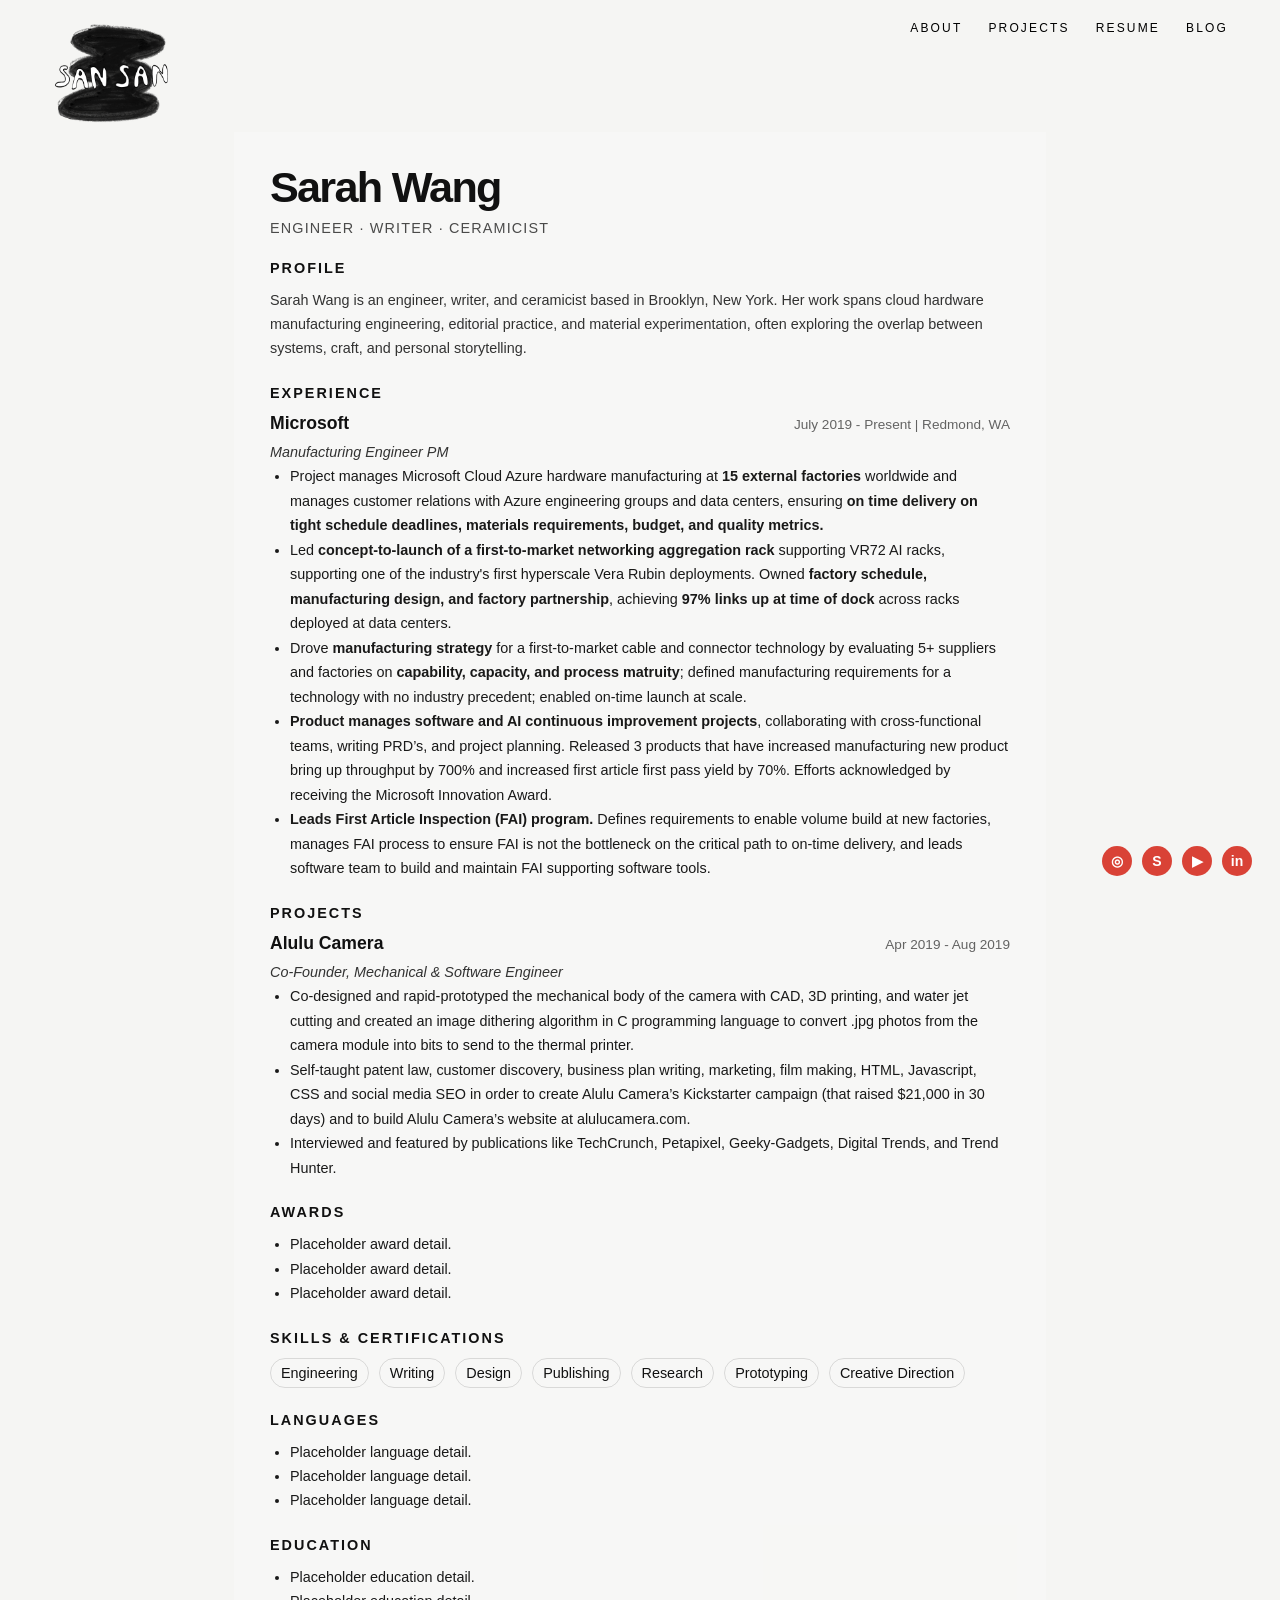
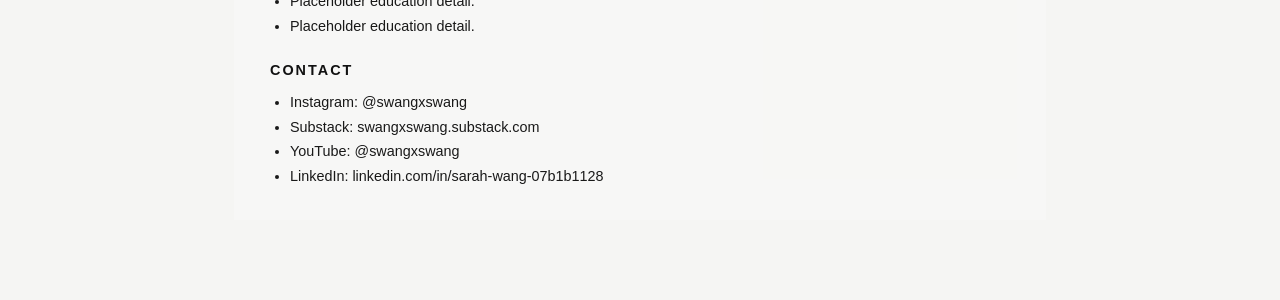
==== resume.html @ 47466763 "First publication of website. Includes about, projects, resume, and placeholder blog page." ====
<!DOCTYPE html>
<html lang="en">
  <head>
    <meta charset="UTF-8" />
    <meta name="viewport" content="width=device-width, initial-scale=1.0" />
    <title>San San — Resume</title>
    <link rel="icon" type="image/png" href="SanSanLogo.png" />
    <link rel="stylesheet" href="styles.css" />
  </head>
  <body class="page-shell">
    <header class="site-header">
      <div class="brand" aria-label="San San home">
        <img class="brand-logo" src="SanSanLogo.png" alt="San San logo" />
      </div>

      <nav class="main-nav" aria-label="Main navigation">
        <ul>
          <li><a href="about.html">About</a></li>
          <li><a href="projects.html">Projects</a></li>
          <li><a href="resume.html" aria-current="page">Resume</a></li>
          <li><a href="blog.html">Blog</a></li>
        </ul>
      </nav>
    </header>

    <main class="resume-page">
      <article class="resume-sheet">
        <header class="resume-header">
          <h1>Sarah Wang</h1>
          <p>Engineer · Writer · Ceramicist</p>
        </header>

        <section class="resume-section">
          <h2>Profile</h2>
          <p>
            Sarah Wang is an engineer, writer, and ceramicist based in Brooklyn, New York. Her work spans
            cloud hardware manufacturing engineering, editorial practice, and material experimentation, often exploring the overlap
            between systems, craft, and personal storytelling.
          </p>
        </section>

        <section class="resume-section">
          <h2>Experience</h2>
          <div class="resume-entry">
            <div class="resume-entry-head">
              <h3>Microsoft</h3>
              <span>July 2019 - Present | Redmond, WA</span>
            </div>
            <p><em>Manufacturing Engineer PM</em></p>
            <ul class="resume-list">
              <li>Project manages Microsoft Cloud Azure hardware manufacturing at <strong>15 external factories</strong> worldwide and manages customer relations with Azure engineering groups and data centers, ensuring <strong> on time delivery on tight schedule deadlines, materials requirements, budget, and quality metrics.</strong> </li>
              <li>Led <strong> concept-to-launch of a first-to-market networking aggregation rack </strong> supporting VR72 AI racks, supporting one of the industry's first hyperscale Vera Rubin deployments. Owned <strong> factory schedule, manufacturing design, and factory partnership</strong>, achieving <strong> 97% links up at time of dock </strong> across racks deployed at data centers.
              </li>
              <li>Drove <strong>manufacturing strategy </strong>for a first-to-market cable and connector technology by evaluating 5+ suppliers and factories on <strong>capability, capacity, and process matruity</strong>; defined manufacturing requirements for a technology with no industry precedent; enabled on-time launch at scale.</li>
              <li><strong>Product manages software and AI continuous improvement projects</strong>, collaborating with cross-functional teams, writing PRD’s, and project planning. Released 3 products that have increased manufacturing new product bring up throughput by 700% and increased first article first pass yield by 70%. Efforts acknowledged by receiving the Microsoft Innovation Award.
              </li>
              <li><strong>Leads First Article Inspection (FAI) program.</strong> Defines requirements to enable volume build at new factories, manages FAI process to ensure FAI is not the bottleneck on the critical path to on-time delivery, and leads software team to build and maintain FAI supporting software tools.</li>
            </ul>
          </div>
        </section>

        <section class="resume-section">
          <h2>Projects</h2>
          <div class="resume-entry">
            <div class="resume-entry-head">
              <h3>Alulu Camera</h3>
              <span>Apr 2019 - Aug 2019</span>
            </div>
            <p><em>Co-Founder, Mechanical &amp; Software Engineer</em></p>
            <ul class="resume-list">
              <li>Co-designed and rapid-prototyped the mechanical body of the camera with CAD, 3D printing, and water jet cutting and created an image dithering algorithm in C programming language to convert .jpg photos from the camera module into bits to send to the thermal printer.</li>
              <li>Self-taught patent law, customer discovery, business plan writing, marketing, film making, HTML, Javascript, CSS and social media SEO in order to create Alulu Camera’s Kickstarter campaign (that raised $21,000 in 30 days) and to build Alulu Camera’s website at <a href="http://alulucamera.com" target="_blank" rel="noreferrer">alulucamera.com</a>.</li>
              <li>Interviewed and featured by publications like <a href="https://techcrunch.com/2019/08/08/this-charming-little-camera-prints-instantly-to-receipt-paper/" target="_blank" rel="noreferrer">TechCrunch</a>, <a href="https://petapixel.com/2019/08/09/this-fun-black-white-instant-camera-prints-photos-on-receipt-paper/" target="_blank" rel="noreferrer">Petapixel</a>, <a href="https://www.geeky-gadgets.com/alulu-camera-receipt-paper-film-camera-24-07-2019/" target="_blank" rel="noreferrer">Geeky-Gadgets</a>, <a href="https://www.digitaltrends.com/photography/alulu-camera-thermal-receipt-kickstarter/" target="_blank" rel="noreferrer">Digital Trends</a>, and <a href="https://www.trendhunter.com/trends/alulu-camera" target="_blank" rel="noreferrer">Trend Hunter</a>.</li>
            </ul>
          </div>
        </section>

        <section class="resume-section">
          <h2>Awards</h2>
          <ul class="resume-list">
            <li>Placeholder award detail.</li>
            <li>Placeholder award detail.</li>
            <li>Placeholder award detail.</li>
          </ul>
        </section>

        <section class="resume-section">
          <h2>Skills &amp; Certifications</h2>
          <div class="resume-skills">
            <span>Engineering</span>
            <span>Writing</span>
            <span>Design</span>
            <span>Publishing</span>
            <span>Research</span>
            <span>Prototyping</span>
            <span>Creative Direction</span>
          </div>
        </section>

        <section class="resume-section">
          <h2>Languages</h2>
          <ul class="resume-list">
            <li>Placeholder language detail.</li>
            <li>Placeholder language detail.</li>
            <li>Placeholder language detail.</li>
          </ul>
        </section>

        <section class="resume-section">
          <h2>Education</h2>
          <ul class="resume-list">
            <li>Placeholder education detail.</li>
            <li>Placeholder education detail.</li>
            <li>Placeholder education detail.</li>
          </ul>
        </section>

        <section class="resume-section">
          <h2>Contact</h2>
          <ul class="resume-list">
            <li>Instagram: @swangxswang</li>
            <li>Substack: swangxswang.substack.com</li>
            <li>YouTube: @swangxswang</li>
            <li>LinkedIn: linkedin.com/in/sarah-wang-07b1b1128</li>
          </ul>
        </section>
      </article>
    </main>

    <div class="social-links" aria-label="Social media links">
      <a href="https://www.instagram.com/swangxswang/" target="_blank" rel="noreferrer" aria-label="Instagram" title="Instagram">◎</a>
      <a href="https://swangxswang.substack.com/?utm_campaign=profile_chips" target="_blank" rel="noreferrer" aria-label="Substack" title="Substack">S</a>
      <a href="https://www.youtube.com/@swangxswang" target="_blank" rel="noreferrer" aria-label="YouTube" title="YouTube">▶</a>
      <a href="https://www.linkedin.com/in/sarah-wang-07b1b1128/?isSelfProfile=true" target="_blank" rel="noreferrer" aria-label="LinkedIn" title="LinkedIn">in</a>
    </div>
  </body>
</html>
---- styles.css ----
:root {
  --page-bg: #f5f5f3;
  --text: #d94236;
  --muted: #d94236;
  --light: #e9e9e6;
  --accent: #d94236;
  --border: rgba(217, 66, 54, 0.2);
}

* {
  box-sizing: border-box;
}

html {
  scroll-behavior: smooth;
}

body {
  margin: 0;
  min-height: 100vh;
  font-family: Arial, Helvetica, sans-serif;
  background: var(--page-bg);
  color: var(--text);
}

img {
  max-width: 100%;
  display: block;
}

a {
  color: inherit;
  text-decoration: none;
}

.site-header {
  max-width: 1180px;
  margin: 0 auto;
  padding: 0 28px 0;
  display: flex;
  justify-content: space-between;
  align-items: flex-start;
  gap: 20px;
  min-height: 100px;
}

.page-shell .site-header,
.site-header {
  max-width: 1180px;
  margin: 0 auto;
  padding: 0 28px 0;
  display: flex;
  justify-content: space-between;
  align-items: flex-start;
  gap: 20px;
  min-height: 100px;
}

.brand {
  width: 200px;
  height: 90px;
  display: flex;
  align-items: flex-start;
  justify-content: flex-start;
  margin-top: 0;
  padding-top: 2px;
  margin-left: -36px;
}

.page-shell .brand,
.brand {
  width: 200px;
  height: 90px;
  display: flex;
  align-items: flex-start;
  justify-content: flex-start;
  margin-top: 0;
  padding-top: 2px;
  margin-left: -36px;
}

.brand-logo {
  display: block;
  width: 170px;
  height: auto;
  object-fit: contain;
  margin-left: -12px;
  margin-top: -12px;
}

.page-shell .brand-logo,
.brand-logo {
  display: block;
  width: 170px;
  height: auto;
  object-fit: contain;
  margin-left: -12px;
  margin-top: -12px;
}

.main-nav {
  flex: 1;
  display: flex;
  justify-content: flex-end;
  padding-top: 18px;
  margin-right: -26px;
}

.page-shell .main-nav,
.main-nav {
  flex: 1;
  display: flex;
  justify-content: flex-end;
  padding-top: 18px;
  margin-right: -26px;
}

.main-nav ul {
  list-style: none;
  display: flex;
  gap: 26px;
  margin: 0;
  padding: 0;
  flex-wrap: wrap;
  align-items: center;
}

.main-nav a {
  font-size: 12px;
  letter-spacing: 0.18em;
  text-transform: uppercase;
  font-weight: 500;
  color: #000;
}

.main-nav a:hover,
.main-nav a:focus-visible {
  opacity: 0.7;
}

.about-page {
  max-width: 1200px;
  margin: 0 auto;
  padding: 28px 30px 0;
  display: flex;
  flex-direction: column;
  align-items: center;
  gap: 18px;
}

.feature-wrap {
  width: min(354px, 49vw);
  margin-top: 26px;
  background: #e0ac18;
  border: 1px solid rgba(0, 0, 0, 0.04);
  box-shadow: none;
}

.feature-image {
  width: 100%;
  height: auto;
  display: block;
  object-fit: contain;
}

.about-copy {
  width: min(608px, 62.4vw);
  margin-top: 32px;
  margin-bottom: 30px;
}

.about-copy p {
  margin: 0;
  font-size: 16px;
  line-height: 1.45;
  letter-spacing: 0.01em;
  text-align: left;
  color: var(--text);
  font-weight: 200;
}

.social-links {
  position: fixed;
  right: 28px;
  bottom: 24px;
  display: flex;
  gap: 10px;
  z-index: 10;
}

.social-links a {
  width: 30px;
  height: 30px;
  border-radius: 50%;
  background: var(--accent);
  color: #fff;
  display: inline-flex;
  align-items: center;
  justify-content: center;
  font-size: 14px;
  font-weight: 700;
  text-decoration: none;
  line-height: 1;
}

.book-title {
  color: var(--accent);
  font-style: normal;
  font-weight: 400;
}

.empty-page {
  min-height: 100vh;
  background: var(--page-bg);
}

.blank-page {
  min-height: calc(100vh - 100px);
  display: flex;
  align-items: center;
  justify-content: center;
  font-size: 22px;
  color: #444;
  letter-spacing: 0.05em;
}

.resume-page {
  max-width: 860px;
  margin: 0 auto;
  padding: 32px 24px 80px;
}

.resume-sheet {
  background: rgba(255, 255, 255, 0.2);
  border: none;
  padding: 32px 36px;
}

.resume-header {
  margin-bottom: 24px;
}

.resume-header h1 {
  margin: 0 0 8px;
  font-size: clamp(1.8rem, 3.6vw, 2.7rem);
  line-height: 1.1;
  letter-spacing: -0.04em;
  color: #111;
}

.resume-header p {
  margin: 0;
  font-size: 0.9rem;
  letter-spacing: 0.08em;
  text-transform: uppercase;
  color: rgba(0, 0, 0, 0.7);
}

.resume-section {
  margin-top: 24px;
}

.resume-section h2 {
  margin: 0 0 12px;
  font-size: 0.9rem;
  letter-spacing: 0.14em;
  text-transform: uppercase;
  color: #111;
}

.resume-section p,
.resume-list,
.resume-entry p {
  margin: 0;
  font-size: 0.9rem;
  line-height: 1.7;
  color: rgba(0, 0, 0, 0.8);
}

.resume-section .resume-description {
  color: rgba(0, 0, 0, 0.52);
  font-weight: 400;
}

.resume-list {
  padding-left: 1.25rem;
  color: rgba(0, 0, 0, 0.9);
  font-weight: 500;
}

.resume-skills {
  display: flex;
  flex-wrap: wrap;
  gap: 10px;
}

.resume-skills span {
  display: inline-block;
  padding: 6px 10px;
  border: 1px solid rgba(0, 0, 0, 0.12);
  border-radius: 999px;
  font-size: 0.9rem;
  color: #111;
}

.resume-entry {
  margin-top: 10px;
}

.resume-entry-head {
  display: flex;
  justify-content: space-between;
  gap: 12px;
  align-items: baseline;
  margin-bottom: 6px;
}

.resume-entry-head h3 {
  margin: 0;
  font-size: 1.1rem;
  color: #111;
}

.resume-entry-head span {
  font-size: 0.85rem;
  color: rgba(0, 0, 0, 0.6);
}

.zines-page {
  min-height: calc(100vh - 100px);
  display: block;
  width: 100%;
  padding: 132px 24px 48px;
}

.zines-grid {
  display: grid;
  grid-template-columns: repeat(4, minmax(120px, 1fr));
  gap: 18px;
  width: min(820px, 82vw);
  align-items: center;
}

.zines-grid img,
.zines-empty {
  width: 100%;
  height: auto;
  display: block;
  object-fit: contain;
  background: transparent;
}

.zines-empty {
  min-height: 200px;
  border: 1px solid rgba(0, 0, 0, 0.05);
  background: rgba(255, 255, 255, 0.08);
}

.projects-grid {
  width: min(980px, 82vw);
  margin: 0 auto;
}

.projects-page {
  display: flex;
  flex-direction: column;
  align-items: center;
  gap: 20px;
}

.projects-page .projects-grid {
  position: relative;
  top: -50px;
}

.projects-single-row {
  grid-template-columns: repeat(4, minmax(120px, 1fr));
}

.project-tag-bar {
  width: min(980px, 82vw);
  display: flex;
  flex-wrap: wrap;
  justify-content: center;
  gap: 10px;
  margin: 0 auto;
  position: relative;
  top: -50px;
}

.project-tag-filter {
  appearance: none;
  border: 1px solid rgba(0, 0, 0, 0.12);
  border-radius: 12px;
  background: rgba(255, 255, 255, 0.1);
  color: #111;
  padding: 7px 12px;
  font-size: 0.7rem;
  letter-spacing: 0.08em;
  text-transform: uppercase;
  cursor: pointer;
  transition: all 0.2s ease;
}

.project-tag-filter.is-active,
.project-tag-filter:hover,
.project-tag-filter:focus-visible {
  background: #111;
  color: #fff;
  border-color: #111;
}

.projects-card-grid {
  display: grid;
  grid-template-columns: repeat(4, minmax(180px, 1fr));
  gap: 28px 24px;
  align-items: start;
}

.project-card {
  display: flex;
  flex-direction: column;
  gap: 12px;
}

.project-card.is-hidden {
  display: none;
}

.projects-link {
  display: block;
  width: 100%;
  aspect-ratio: 1 / 1;
  overflow: hidden;
  border: 1px solid rgba(0, 0, 0, 0.05);
  background: rgba(255, 255, 255, 0.04);
}

.projects-link img {
  width: 100%;
  height: 100%;
  display: block;
  object-fit: cover;
  object-position: 25% center;
  transform: scale(1);
  transform-origin: center;
}

.projects-link .zines-empty {
  display: block;
  width: 100%;
  height: 100%;
  border: 1px solid rgba(0, 0, 0, 0.04);
  background: rgba(255, 255, 255, 0.06);
}

.project-meta {
  display: flex;
  flex-direction: column;
  gap: 4px;
  padding: 0 2px;
}

.project-meta h2 {
  margin: 0;
  font-size: clamp(0.693rem, 1.071vw, 1.134rem);
  font-weight: 400;
  line-height: 1.2;
  letter-spacing: -0.02em;
  color: #1f1f1f;
}

.project-meta p {
  margin: 0;
  font-size: 0.8232rem;
  line-height: 1.4;
  color: rgba(0, 0, 0, 0.66);
}

.project-tags {
  display: flex;
  flex-wrap: wrap;
  gap: 6px;
  margin-top: 2px;
}

.project-tags span {
  display: inline-block;
  padding: 4px 7px;
  border: 1px solid rgba(0, 0, 0, 0.12);
  border-radius: 999px;
  font-size: 0.62rem;
  line-height: 1.2;
  letter-spacing: 0.06em;
  text-transform: uppercase;
  color: rgba(0, 0, 0, 0.7);
  background: rgba(255, 255, 255, 0.08);
}

@media (max-width: 760px) {
  .site-header {
    flex-direction: column;
    align-items: center;
    text-align: center;
  }

  .brand {
    width: 180px;
    justify-content: center;
  }

  .main-nav {
    justify-content: center;
  }

  .main-nav ul {
    justify-content: center;
    gap: 14px 18px;
  }

  .about-copy p {
    font-size: 15px;
  }

  .site-footer {
    flex-direction: column;
    align-items: flex-start;
  }
}
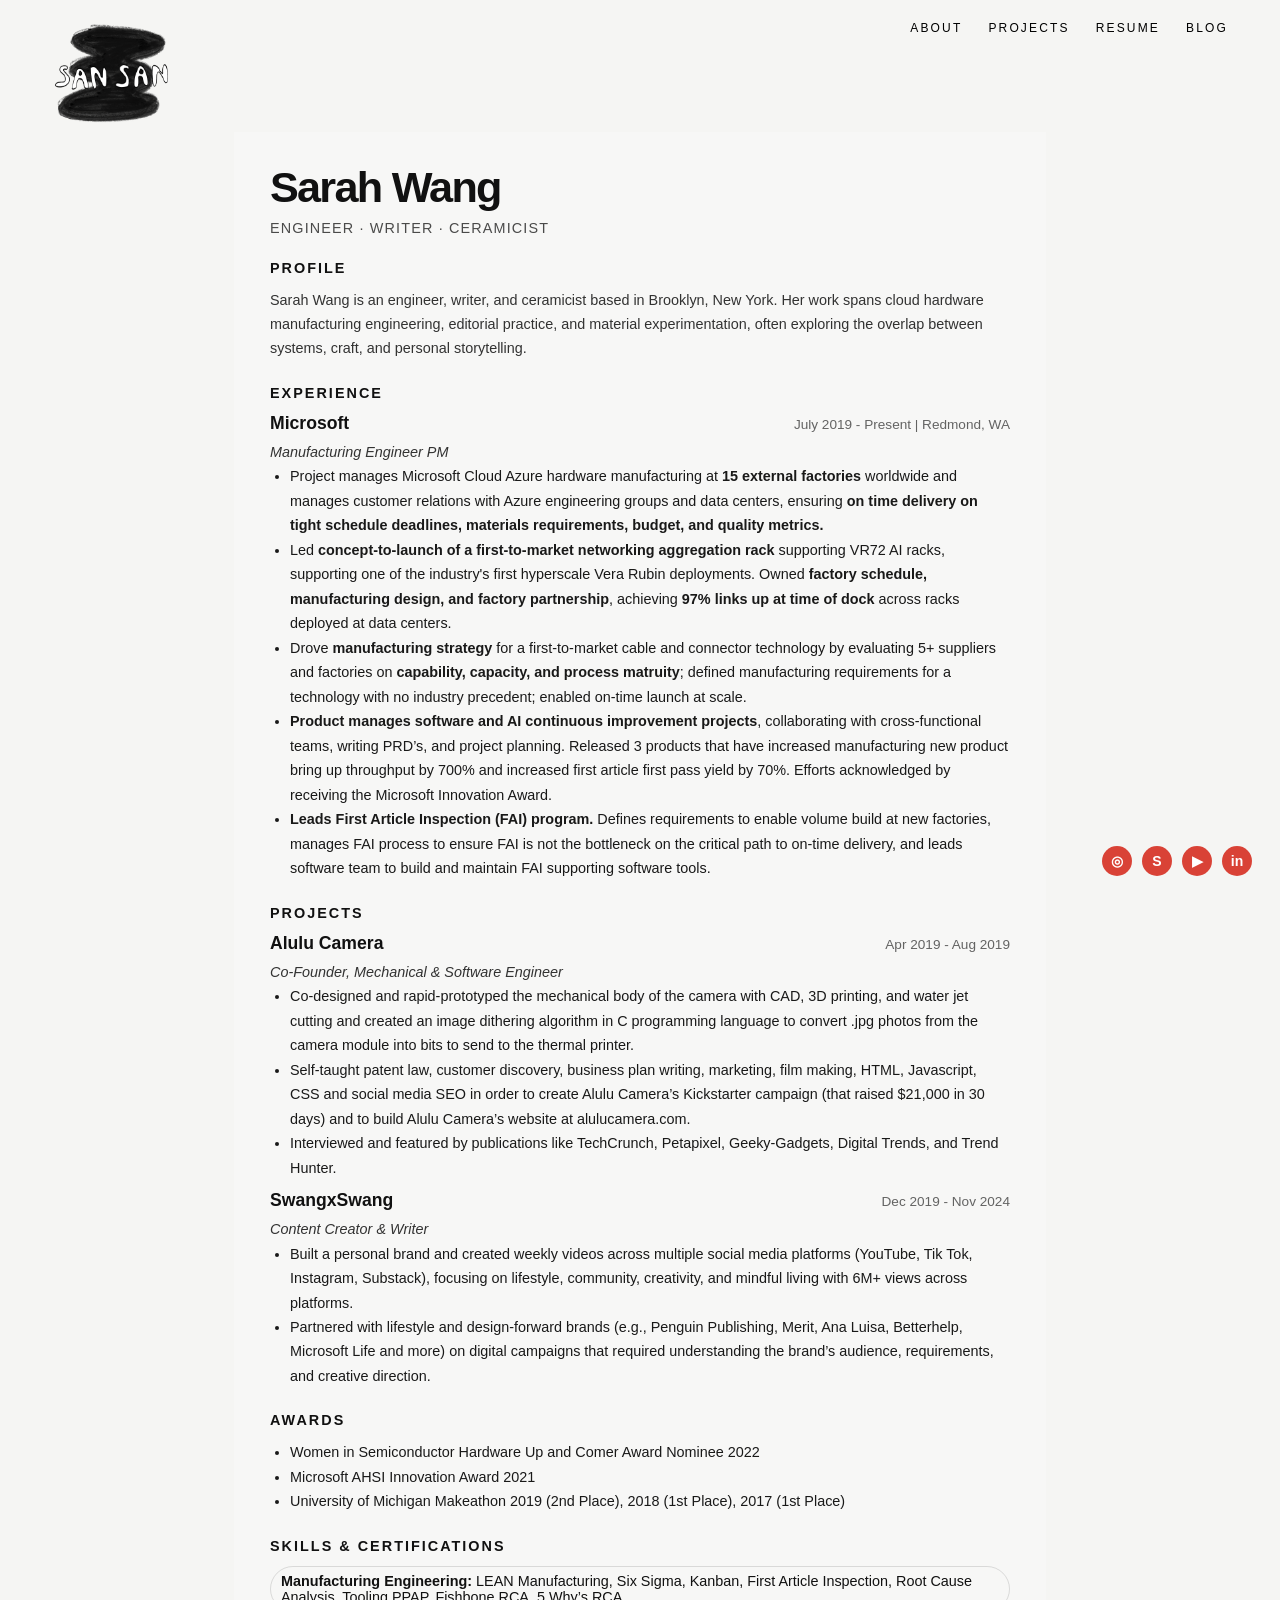
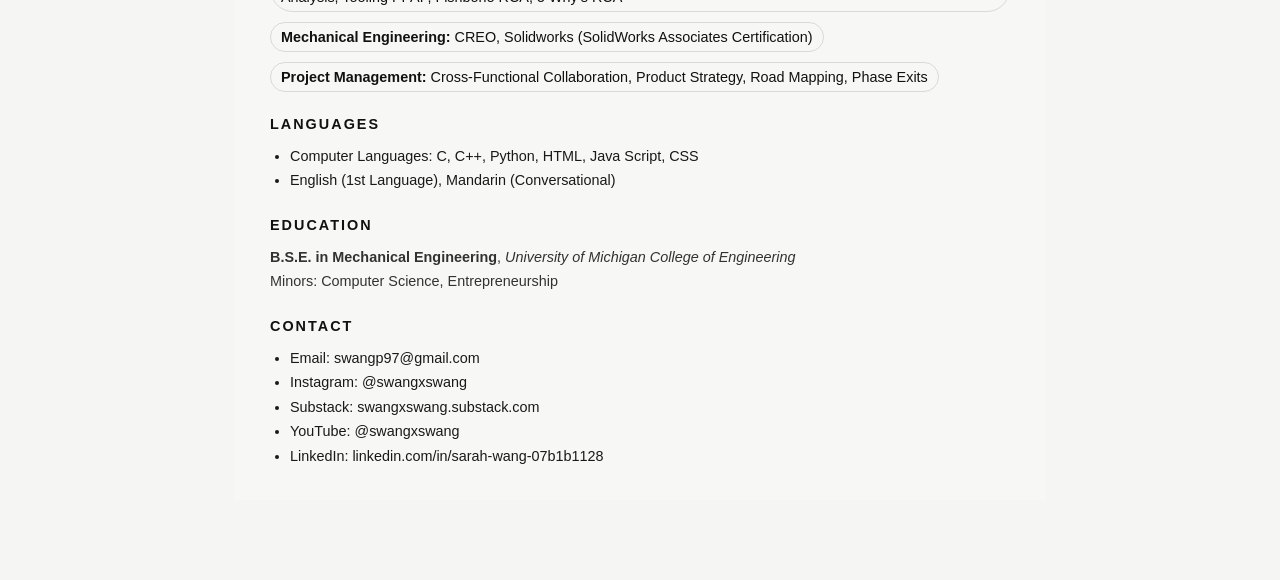
==== commit 47ae1bfc: "Updated resume." ====
--- a/resume.html
+++ b/resume.html
@@ -73,55 +73,60 @@
               <li>Interviewed and featured by publications like <a href="https://techcrunch.com/2019/08/08/this-charming-little-camera-prints-instantly-to-receipt-paper/" target="_blank" rel="noreferrer">TechCrunch</a>, <a href="https://petapixel.com/2019/08/09/this-fun-black-white-instant-camera-prints-photos-on-receipt-paper/" target="_blank" rel="noreferrer">Petapixel</a>, <a href="https://www.geeky-gadgets.com/alulu-camera-receipt-paper-film-camera-24-07-2019/" target="_blank" rel="noreferrer">Geeky-Gadgets</a>, <a href="https://www.digitaltrends.com/photography/alulu-camera-thermal-receipt-kickstarter/" target="_blank" rel="noreferrer">Digital Trends</a>, and <a href="https://www.trendhunter.com/trends/alulu-camera" target="_blank" rel="noreferrer">Trend Hunter</a>.</li>
             </ul>
           </div>
+
+          <div class="resume-entry">
+            <div class="resume-entry-head">
+              <h3>SwangxSwang</h3>
+              <span>Dec 2019 - Nov 2024</span>
+            </div>
+            <p><em>Content Creator & Writer</em></p>
+            <ul class="resume-list">
+              <li>Built a personal brand and created weekly videos across multiple social media platforms (YouTube, Tik Tok, Instagram, Substack), focusing on lifestyle, community, creativity, and mindful living with 6M+ views across platforms.</li>
+              <li>Partnered with lifestyle and design-forward brands (e.g., Penguin Publishing, Merit, Ana Luisa, Betterhelp, Microsoft Life and more) on digital campaigns that required understanding the brand’s audience, requirements, and creative direction.</li>
+            </ul>
+          </div>
         </section>
 
         <section class="resume-section">
           <h2>Awards</h2>
           <ul class="resume-list">
-            <li>Placeholder award detail.</li>
-            <li>Placeholder award detail.</li>
-            <li>Placeholder award detail.</li>
+            <li>Women in Semiconductor Hardware Up and Comer Award Nominee 2022</li>
+            <li>Microsoft AHSI Innovation Award 2021</li>
+            <li>University of Michigan Makeathon 2019 (2nd Place), 2018 (1st Place), 2017 (1st Place)</li>
           </ul>
         </section>
 
         <section class="resume-section">
           <h2>Skills &amp; Certifications</h2>
           <div class="resume-skills">
-            <span>Engineering</span>
-            <span>Writing</span>
-            <span>Design</span>
-            <span>Publishing</span>
-            <span>Research</span>
-            <span>Prototyping</span>
-            <span>Creative Direction</span>
+            <span><strong>Manufacturing Engineering:</strong> LEAN Manufacturing, Six Sigma, Kanban, First Article Inspection, Root Cause Analysis, Tooling PPAP, Fishbone RCA, 5 Why’s RCA</span>
+            <span><strong>Mechanical Engineering:</strong> CREO, Solidworks (SolidWorks Associates Certification)</span>
+            <span><strong>Project Management:</strong> Cross-Functional Collaboration, Product Strategy, Road Mapping, Phase Exits</span>
           </div>
         </section>
 
         <section class="resume-section">
           <h2>Languages</h2>
           <ul class="resume-list">
-            <li>Placeholder language detail.</li>
-            <li>Placeholder language detail.</li>
-            <li>Placeholder language detail.</li>
+            <li>Computer Languages: C, C++, Python, HTML, Java Script, CSS</li>
+            <li>English (1st Language), Mandarin (Conversational)</li>
           </ul>
         </section>
 
         <section class="resume-section">
           <h2>Education</h2>
-          <ul class="resume-list">
-            <li>Placeholder education detail.</li>
-            <li>Placeholder education detail.</li>
-            <li>Placeholder education detail.</li>
-          </ul>
+          <p><strong>B.S.E. in Mechanical Engineering</strong>, <em>University of Michigan College of Engineering</em></p>
+          <p>Minors: Computer Science, Entrepreneurship</p>
         </section>
 
         <section class="resume-section">
           <h2>Contact</h2>
           <ul class="resume-list">
+            <li>Email: <a href="mailto:swangp97@gmail.com">swangp97@gmail.com</a></li>
             <li>Instagram: @swangxswang</li>
             <li>Substack: swangxswang.substack.com</li>
             <li>YouTube: @swangxswang</li>
-            <li>LinkedIn: linkedin.com/in/sarah-wang-07b1b1128</li>
+            <li>LinkedIn: <a href="https://www.linkedin.com/in/sarah-wang-07b1b1128/?isSelfProfile=true" target="_blank" rel="noreferrer">linkedin.com/in/sarah-wang-07b1b1128</a></li>
           </ul>
         </section>
       </article>
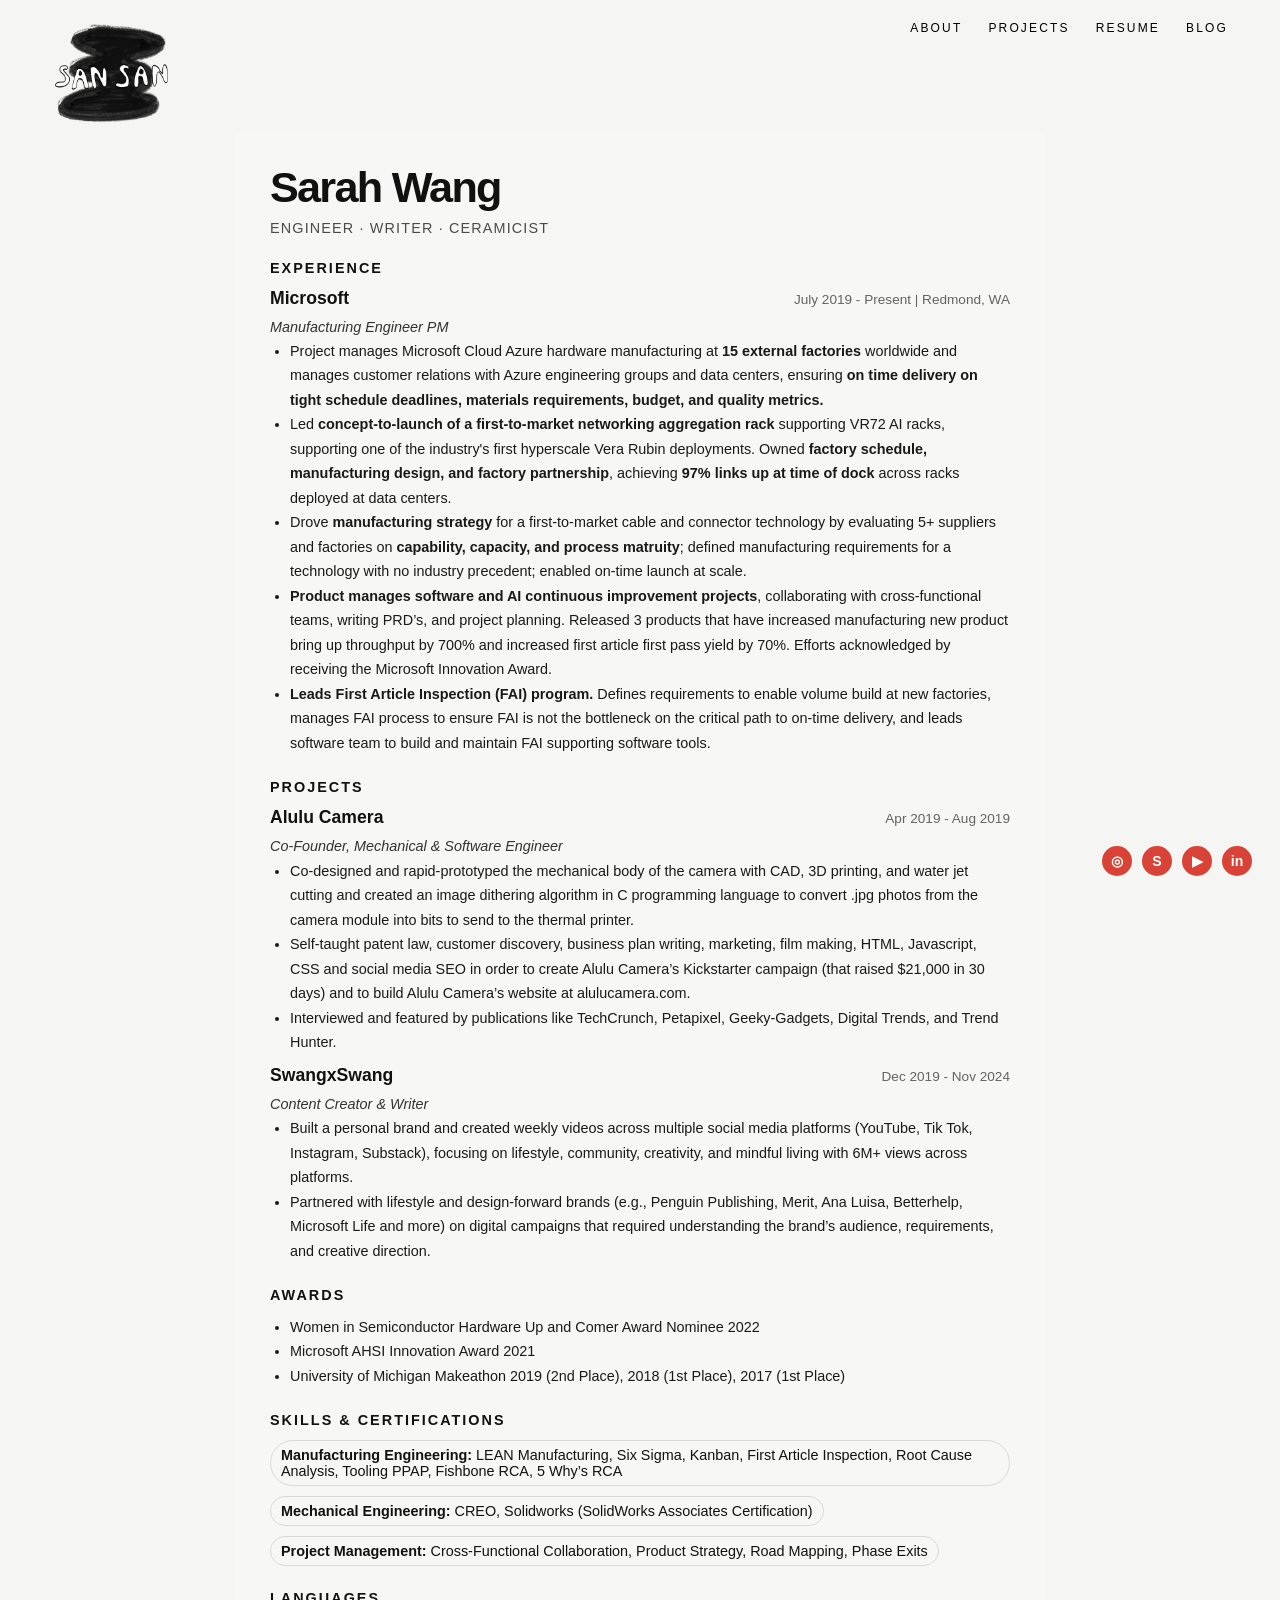
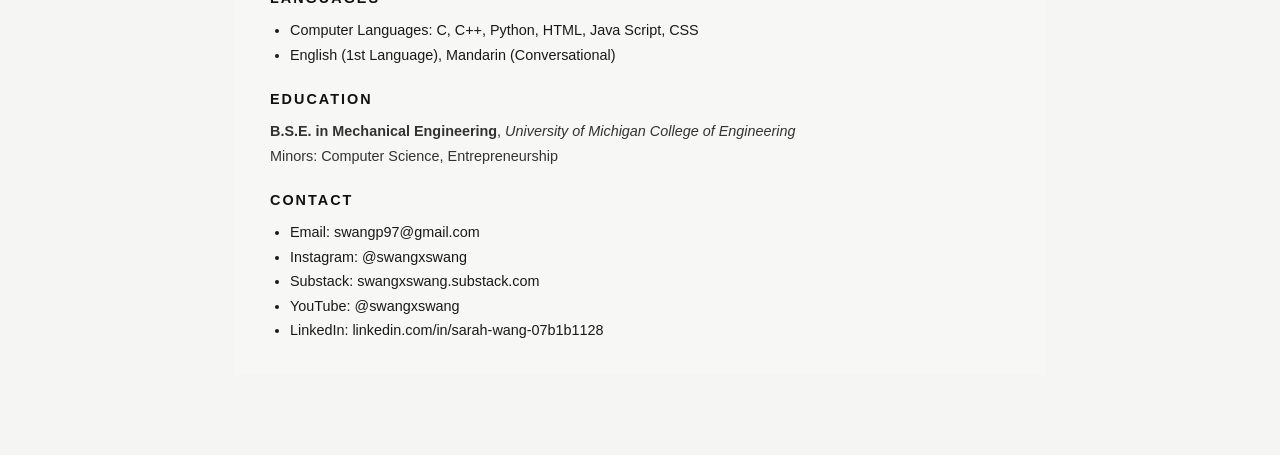
==== commit aab7dc32: "Removed profile section on resume page." ====
--- a/resume.html
+++ b/resume.html
@@ -29,15 +29,6 @@
           <h1>Sarah Wang</h1>
           <p>Engineer · Writer · Ceramicist</p>
         </header>
-
-        <section class="resume-section">
-          <h2>Profile</h2>
-          <p>
-            Sarah Wang is an engineer, writer, and ceramicist based in Brooklyn, New York. Her work spans
-            cloud hardware manufacturing engineering, editorial practice, and material experimentation, often exploring the overlap
-            between systems, craft, and personal storytelling.
-          </p>
-        </section>
 
         <section class="resume-section">
           <h2>Experience</h2>
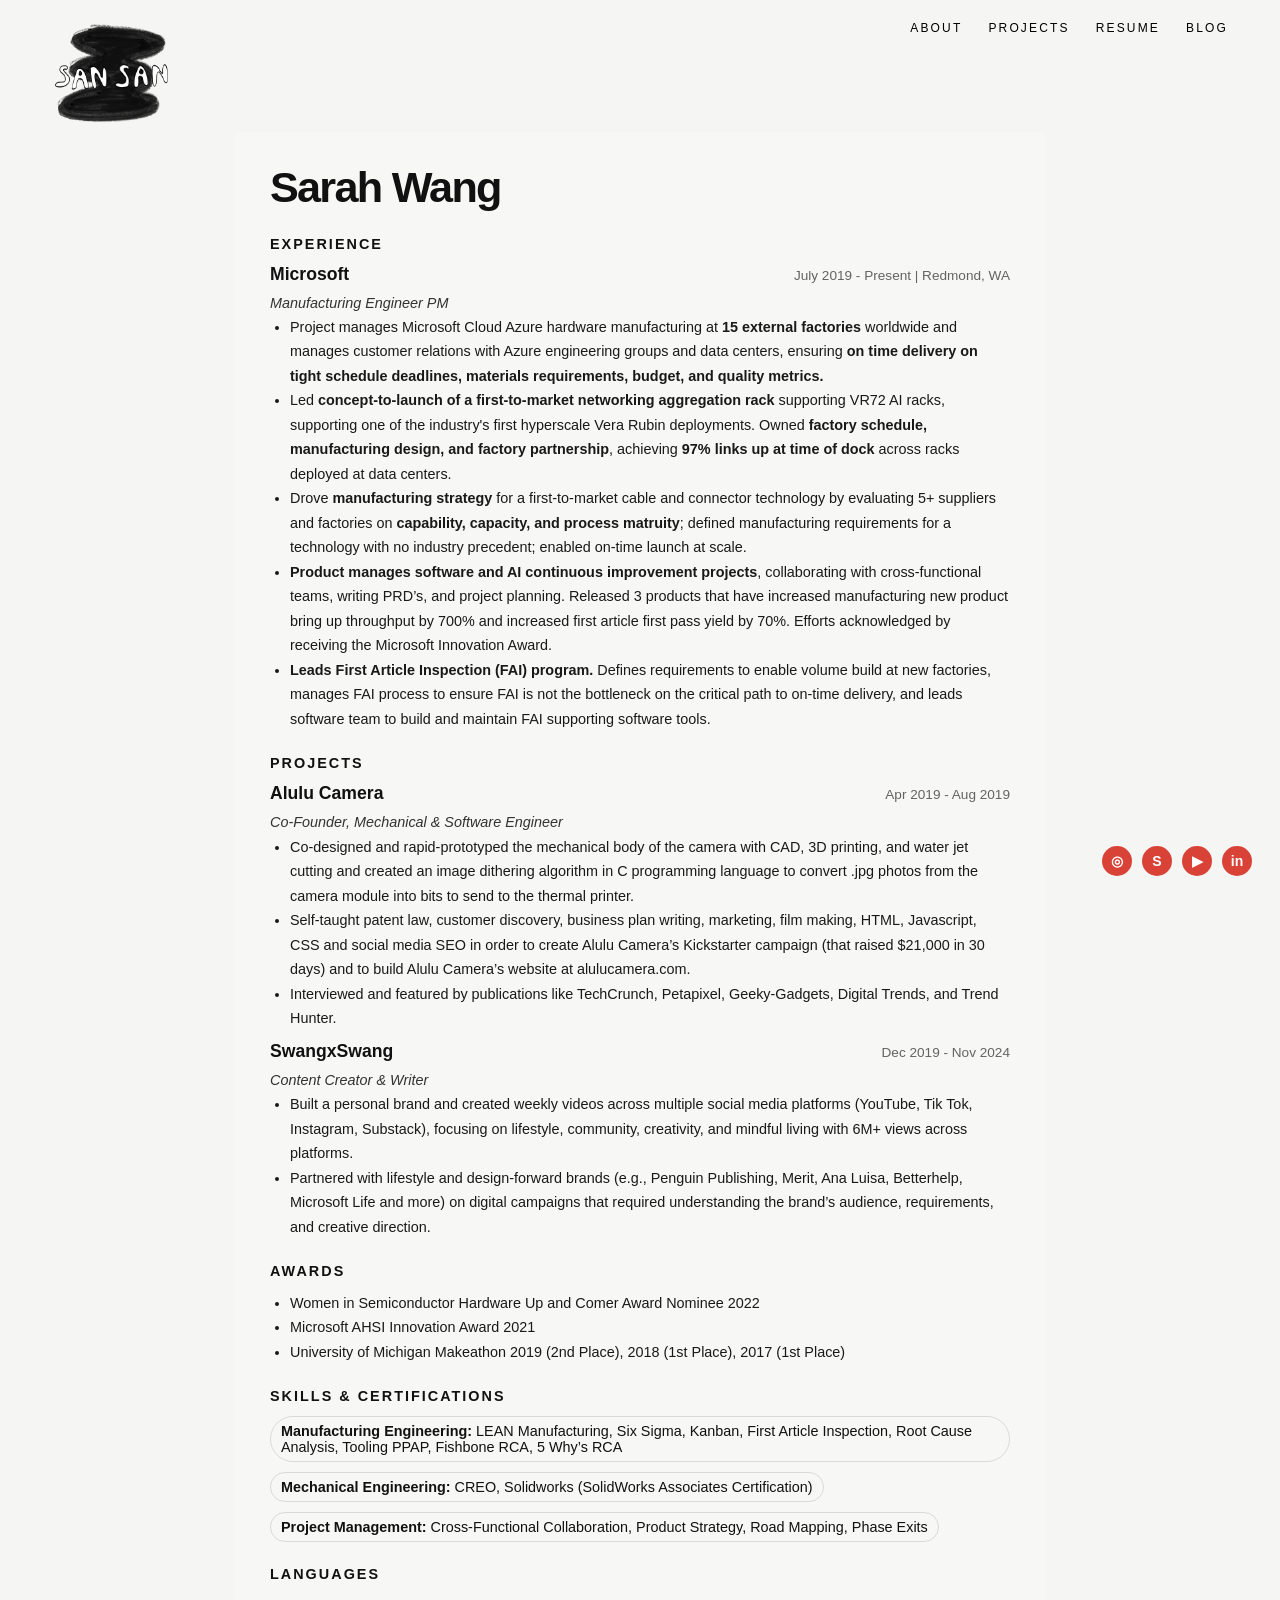
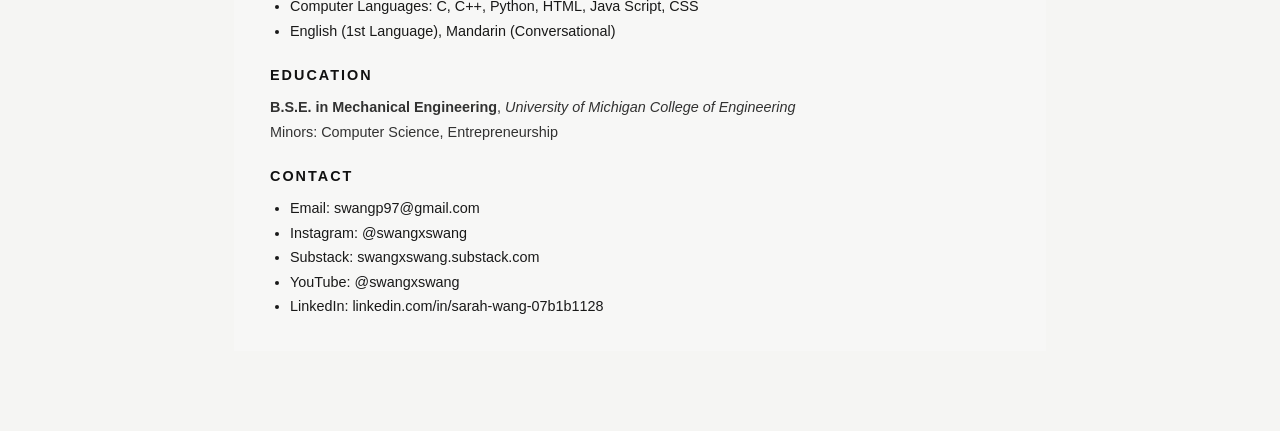
==== commit f330b2b6: "Removed resume page Engineering Writer Ceramicist subheading" ====
--- a/resume.html
+++ b/resume.html
@@ -27,7 +27,6 @@
       <article class="resume-sheet">
         <header class="resume-header">
           <h1>Sarah Wang</h1>
-          <p>Engineer · Writer · Ceramicist</p>
         </header>
 
         <section class="resume-section">
